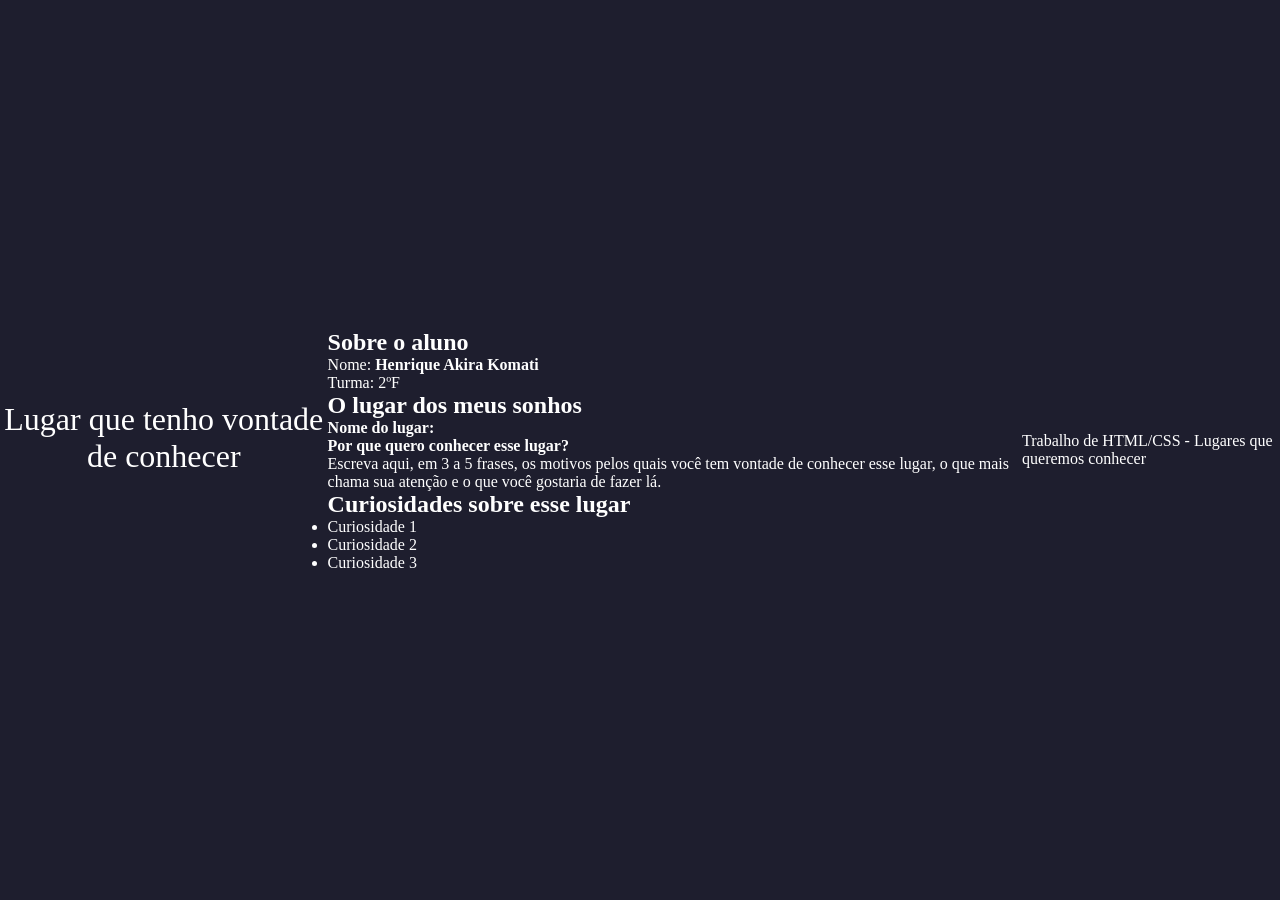
==== akira.html @ 12265530 "Esqueleto arquivo akira e base do menu inicial" ====
<!DOCTYPE html>
<html lang="pt-BR">
<head>
    <meta charset="UTF-8">
    <title>Lugar que quero conhecer</title>
    <link rel="stylesheet" href="style.css">
</head>
<body>

<header>
    <h1>Lugar que tenho vontade de conhecer</h1>
</header>

<main>
    <section id="aluno">
        <h2>Sobre o aluno</h2>
        <p>Nome: <strong>Henrique Akira Komati</strong></p>
        <p>Turma: 2ºF</p>
    </section>

    <section id="lugar">
        <h2>O lugar dos meus sonhos</h2>
        <p><strong>Nome do lugar:</strong> </p>
        <p><strong>Por que quero conhecer esse lugar?</strong></p>
        <p>
            Escreva aqui, em 3 a 5 frases, os motivos pelos quais você tem vontade de conhecer esse lugar,
            o que mais chama sua atenção e o que você gostaria de fazer lá.
        </p>
    </section>

    <section id="curiosidades">
        <h2>Curiosidades sobre esse lugar</h2>
        <ul>
            <li>Curiosidade 1</li>
            <li>Curiosidade 2</li>
            <li>Curiosidade 3</li>
        </ul>
    </section>
</main>

<footer>
    <p>Trabalho de HTML/CSS - Lugares que queremos conhecer</p>
</footer>

</body>
</html>
---- style.css ----
:root {
  --background: #1e1e2e;
  --card: #2a2a40;
  --main-blue: #7c4dff;
}

* {
  margin: 0;
  padding: 0;
}

body {
  background-color: var(--background);
  color: white;
  display: flex;
  justify-content: center;
  align-items: center;
  min-height: 100vh;
}

header {
  text-align: center;
  margin-bottom: 40px;
}

header h1 {
  margin-top: 15px;
  font-weight: 500;
}

header p {
  color: gray;
}

.grid-membros {
  list-style: none;
  display: flex;
  flex-direction: column;
  gap: 15px;
}

.card-membro {
  padding: 15px;
  border-radius: 8px;
  display: flex;
  text-decoration: none;
  color: white;
  border: 2px solid transparent; 
  transition: transform 0.2s ease, border-color 0.2s ease;
}

.card-membro:hover {
  transform: translateY(-3px);
}

.card-membro span {
  flex-grow: 1;
}

#adriel {
  background-color: rgb(0, 15, 67);
}

#adriel:hover {
  border-color: rgba(255, 255, 255, 0.2);
}

#akira {
  background-color:  #1a1a1a;
}

#akira:hover {
  border-color: #ff5758;
}

#orestes {
  background-color: #8b2211;
}

#orestes:hover {
  border-color: #f4f6f9;
}

#rafael {
  background-color: #004d00;
}

#rafael:hover {
  border-color: #0f8f3c;
}

#sophia {
  background-color: #000;
}

#sophia:hover {
  border-color: rgb(65, 45, 103);
}
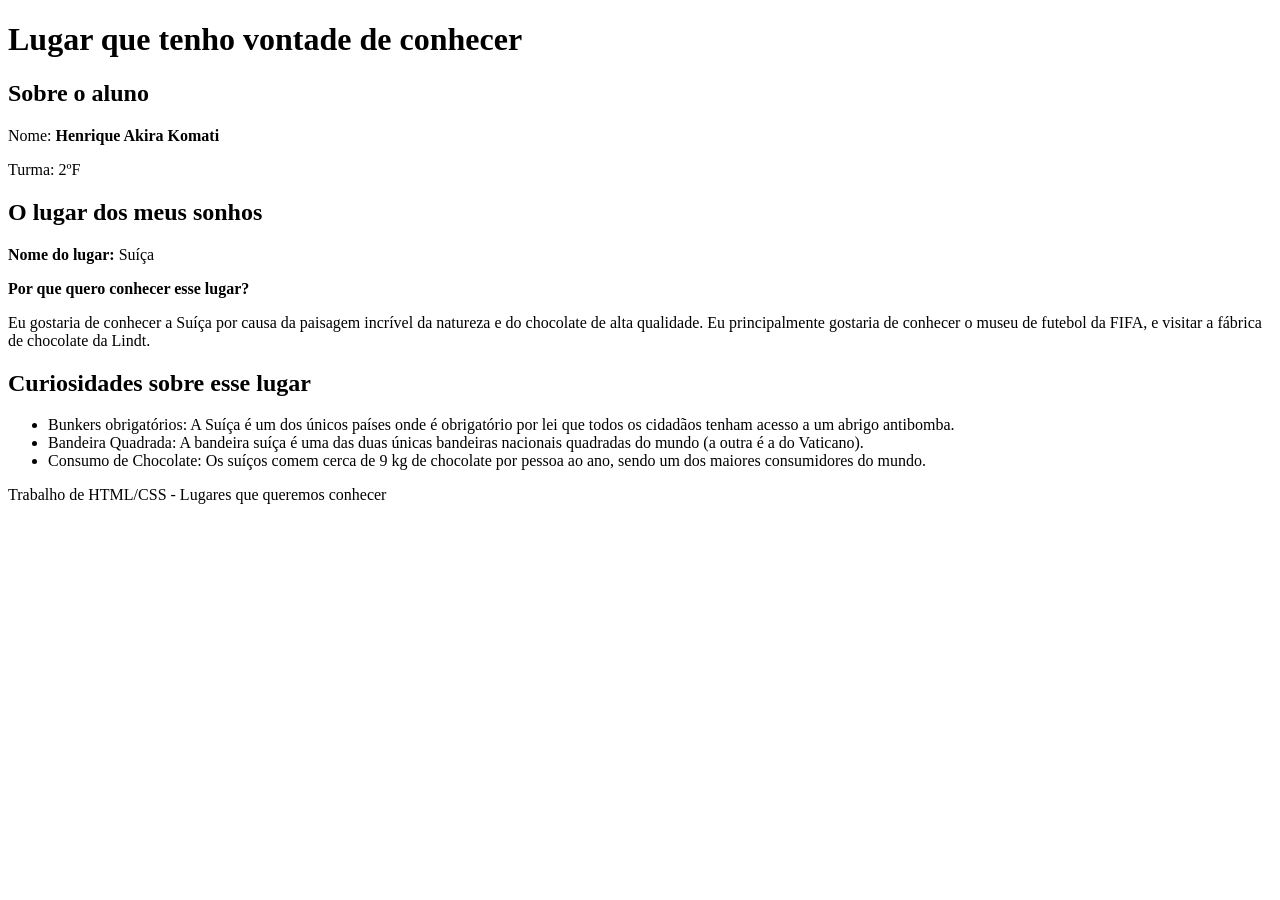
==== commit 73ffd367: "HTML base do Akira" ====
--- a/akira.html
+++ b/akira.html
@@ -1,46 +1,53 @@
 <!DOCTYPE html>
 <html lang="pt-BR">
-<head>
+  <head>
     <meta charset="UTF-8">
     <title>Lugar que quero conhecer</title>
-    <link rel="stylesheet" href="style.css">
-</head>
-<body>
+    <link rel="stylesheet" href="akira.css">
+  </head>
+  <body>
 
-<header>
-    <h1>Lugar que tenho vontade de conhecer</h1>
-</header>
+    <header>
+      <h1>Lugar que tenho vontade de conhecer</h1>
+    </header>
 
-<main>
-    <section id="aluno">
+    <main>
+      <section id="aluno">
         <h2>Sobre o aluno</h2>
         <p>Nome: <strong>Henrique Akira Komati</strong></p>
         <p>Turma: 2ºF</p>
-    </section>
+      </section>
 
-    <section id="lugar">
+      <section id="lugar">
         <h2>O lugar dos meus sonhos</h2>
-        <p><strong>Nome do lugar:</strong> </p>
+        <p><strong>Nome do lugar:</strong> Suíça</p>
         <p><strong>Por que quero conhecer esse lugar?</strong></p>
         <p>
-            Escreva aqui, em 3 a 5 frases, os motivos pelos quais você tem vontade de conhecer esse lugar,
-            o que mais chama sua atenção e o que você gostaria de fazer lá.
+          Eu gostaria de conhecer a Suíça por causa da paisagem incrível da
+          natureza e do chocolate de alta qualidade. Eu principalmente gostaria
+          de conhecer o museu de futebol da FIFA, e visitar a fábrica de
+          chocolate da Lindt.
         </p>
-    </section>
+      </section>
 
-    <section id="curiosidades">
+      <section id="curiosidades">
         <h2>Curiosidades sobre esse lugar</h2>
         <ul>
-            <li>Curiosidade 1</li>
-            <li>Curiosidade 2</li>
-            <li>Curiosidade 3</li>
+          <li>Bunkers obrigatórios: A Suíça é um dos únicos países onde é
+            obrigatório por lei que todos os cidadãos tenham acesso a um abrigo
+            antibomba.</li>
+          <li>Bandeira Quadrada: A bandeira suíça é uma das duas únicas
+            bandeiras nacionais quadradas do mundo (a outra é a do
+            Vaticano).</li>
+          <li>Consumo de Chocolate: Os suíços comem cerca de 9 kg de chocolate
+            por pessoa ao ano, sendo um dos maiores consumidores do mundo.</li>
         </ul>
-    </section>
-</main>
+      </section>
+    </main>
 
-<footer>
-    <p>Trabalho de HTML/CSS - Lugares que queremos conhecer</p>
-</footer>
+    <footer>
+      <p>Trabalho de HTML/CSS - Lugares que queremos conhecer</p>
+    </footer>
 
-</body>
-</html>
+  </body>
+</html>
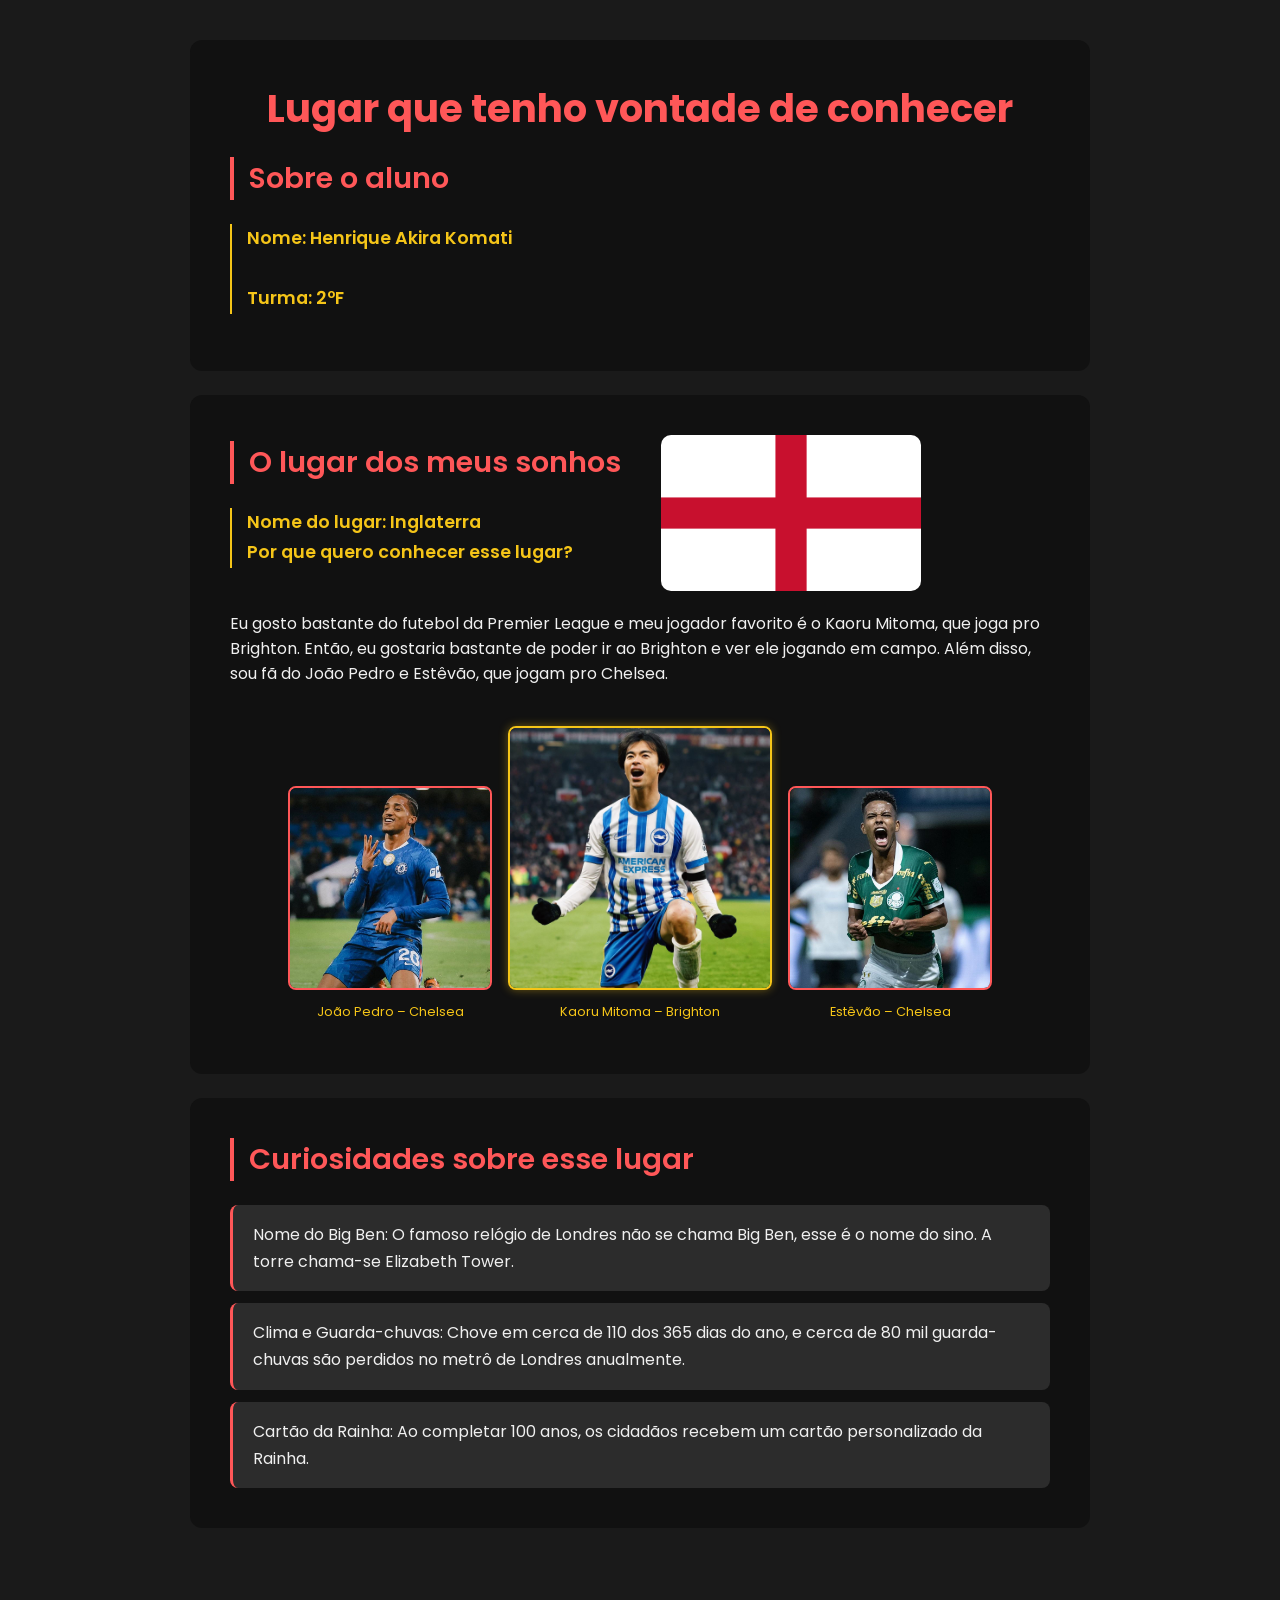
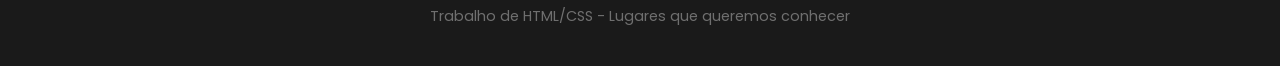
==== commit 8d691748: "feat: akira" ====
--- a/akira.html
+++ b/akira.html
@@ -3,44 +3,76 @@
   <head>
     <meta charset="UTF-8">
     <title>Lugar que quero conhecer</title>
+    <link rel="preconnect" href="https://fonts.googleapis.com">
+    <link rel="preconnect" href="https://fonts.gstatic.com" crossorigin>
+    <link
+      href="https://fonts.googleapis.com/css2?family=Poppins:wght@400;600;700&display=swap"
+      rel="stylesheet">
     <link rel="stylesheet" href="akira.css">
   </head>
   <body>
 
-    <header>
-      <h1>Lugar que tenho vontade de conhecer</h1>
-    </header>
+    <main class="container">
+      <article class="info-sobre">
+        <h1 class="titulo-pagina">Lugar que tenho vontade de conhecer</h1>
+        <section class="section-text-block">
+          <h2 class="titulo-secao">Sobre o aluno</h2>
+          <p class="subtitulo-secao">
+            Nome: Henrique Akira Komati
+            <br><br>
+            Turma: 2ºF
+          </p>
+        </section>
+      </article>
 
-    <main>
-      <section id="aluno">
-        <h2>Sobre o aluno</h2>
-        <p>Nome: <strong>Henrique Akira Komati</strong></p>
-        <p>Turma: 2ºF</p>
-      </section>
-
-      <section id="lugar">
-        <h2>O lugar dos meus sonhos</h2>
-        <p><strong>Nome do lugar:</strong> Suíça</p>
-        <p><strong>Por que quero conhecer esse lugar?</strong></p>
-        <p>
-          Eu gostaria de conhecer a Suíça por causa da paisagem incrível da
-          natureza e do chocolate de alta qualidade. Eu principalmente gostaria
-          de conhecer o museu de futebol da FIFA, e visitar a fábrica de
-          chocolate da Lindt.
-        </p>
-      </section>
-
-      <section id="curiosidades">
-        <h2>Curiosidades sobre esse lugar</h2>
-        <ul>
-          <li>Bunkers obrigatórios: A Suíça é um dos únicos países onde é
-            obrigatório por lei que todos os cidadãos tenham acesso a um abrigo
-            antibomba.</li>
-          <li>Bandeira Quadrada: A bandeira suíça é uma das duas únicas
-            bandeiras nacionais quadradas do mundo (a outra é a do
-            Vaticano).</li>
-          <li>Consumo de Chocolate: Os suíços comem cerca de 9 kg de chocolate
-            por pessoa ao ano, sendo um dos maiores consumidores do mundo.</li>
+      <article class="info-sobre info-lugar">
+        <section class="section-text-block">
+          <div class="lugar-topo">
+            <section class="section-text-block">
+              <h2 class="titulo-secao">O lugar dos meus sonhos</h2>
+              <p class="subtitulo-secao">
+                Nome do lugar: Inglaterra
+                <br>
+                Por que quero conhecer esse lugar?
+              </p>
+            </section>
+            <img class="img-lugar" src="./img/englhand.png" alt="Inglaterra">
+          </div>
+          
+          <p>
+            Eu gosto bastante do futebol da Premier League e meu jogador
+            favorito é o Kaoru Mitoma, que joga pro Brighton. Então, eu gostaria
+            bastante de poder ir ao Brighton e ver ele jogando em campo. Além
+            disso, sou fã do João Pedro e Estêvão, que jogam pro Chelsea.
+          </p>
+        </section>
+      
+        <div class="galeria">
+          <div class="foto-jogador">
+            <img src="./img/joaopedro.jpg" alt="João Pedro">
+            <p>João Pedro – Chelsea</p>
+          </div>
+          <div class="foto-jogador foto-destaque">
+            <img src="./img/mitoma.jpg" alt="Kaoru Mitoma">
+            <p>Kaoru Mitoma – Brighton</p>
+          </div>
+          <div class="foto-jogador">
+            <img src="./img/estevao.jpg" alt="Estêvão">
+            <p>Estêvão – Chelsea</p>
+          </div>
+        </div>
+      </article>
+      
+      <section class="info-sobre" id="curiosidades">
+        <h2 class="titulo-secao">Curiosidades sobre esse lugar</h2>
+        <ul class="lista-curiosidades">
+          <li>Nome do Big Ben: O famoso relógio de Londres não se chama Big Ben,
+            esse é o nome do sino. A torre chama-se Elizabeth Tower.</li>
+          <li>Clima e Guarda-chuvas: Chove em cerca de 110 dos 365 dias do ano,
+            e cerca de 80 mil guarda-chuvas são perdidos no metrô de Londres
+            anualmente.</li>
+          <li>Cartão da Rainha: Ao completar 100 anos, os cidadãos recebem um
+            cartão personalizado da Rainha.</li>
         </ul>
       </section>
     </main>
--- a/akira.css
+++ b/akira.css
@@ -0,0 +1,149 @@
+:root {
+  --fundo-primario: #111;
+  --fundo-secundario: #1a1a1a;
+  --cor-texto: #f0f0f0;
+  --cor-destaque: #ff5758;
+  --cor-avaliacao: #f5c518;
+  --destaque-sutil: #2c2c2c;
+}
+
+body {
+  background-color: var(--fundo-secundario);
+  margin: 0;
+  font-family: 'Poppins', sans-serif;
+  color: var(--cor-texto);
+}
+
+.container {
+  max-width: 900px;
+  margin: 40px auto;
+  padding: 0 20px;
+}
+
+.info-sobre {
+  background-color: var(--fundo-primario);
+  border-radius: 12px;
+  padding: 40px;
+  margin-bottom: 24px;
+}
+
+.info-lugar {
+  display: flex;
+  flex-direction: column;
+  gap: 24px;
+}
+
+.img-lugar {
+  width: 260px;
+  height: auto;
+  border-radius: 10px;
+  flex-shrink: 0;
+}
+
+.lugar-topo {
+  display: flex;
+  align-items: center;
+  gap: 40px;
+  margin-bottom: 20px;
+}
+
+.titulo-pagina {
+  font-size: 2.4em;
+  font-weight: 700;
+  color: var(--cor-destaque);
+  margin: 0 0 20px;
+  text-align: center;
+}
+
+.titulo-secao {
+  font-size: 1.8em;
+  font-weight: 600;
+  color: var(--cor-destaque);
+  border-left: 4px solid var(--cor-destaque);
+  padding-left: 15px;
+  margin-top: 0;
+}
+
+.subtitulo-secao {
+  font-size: 1.1em;
+  font-weight: 600;
+  color: var(--cor-avaliacao);
+  border-left: 2px solid var(--cor-avaliacao);
+  padding-left: 15px;
+  line-height: 1.7;
+}
+
+.lista-curiosidades {
+  list-style: none;
+  padding: 0;
+  margin: 20px 0 0;
+  display: flex;
+  flex-direction: column;
+  gap: 12px;
+}
+
+.lista-curiosidades li {
+  background-color: var(--destaque-sutil);
+  padding: 16px 20px;
+  border-radius: 8px;
+  line-height: 1.7;
+  font-size: 1em;
+  border-left: 3px solid var(--cor-destaque);
+}
+
+.galeria {
+  display: flex;
+  align-items: flex-end;
+  gap: 16px;
+  justify-content: center;
+}
+
+.foto-jogador {
+  text-align: center;
+}
+
+.foto-jogador img {
+  width: 200px;
+  height: 200px;
+  object-fit: cover;
+  border-radius: 8px;
+  border: 2px solid var(--cor-destaque);
+}
+
+.foto-jogador p {
+  margin-top: 6px;
+  font-size: 0.8em;
+  color: var(--cor-avaliacao);
+}
+
+.foto-destaque img {
+  width: 260px;
+  height: 260px;
+  border-color: var(--cor-avaliacao);
+  box-shadow: 0 0 10px rgba(245, 197, 24, 0.4);
+}
+
+footer {
+  text-align: center;
+  padding: 24px;
+  color: rgba(240, 240, 240, 0.4);
+  font-size: 0.9em;
+}
+
+@media (max-width: 640px) {
+  .info-lugar {
+    flex-direction: column;
+  }
+
+  .img-lugar {
+    width: 100%;
+  }
+
+  .titulo-pagina {
+    font-size: 1.8em;
+  }
+
+  .info-sobre {
+    padding: 25px;
+  }
+}
